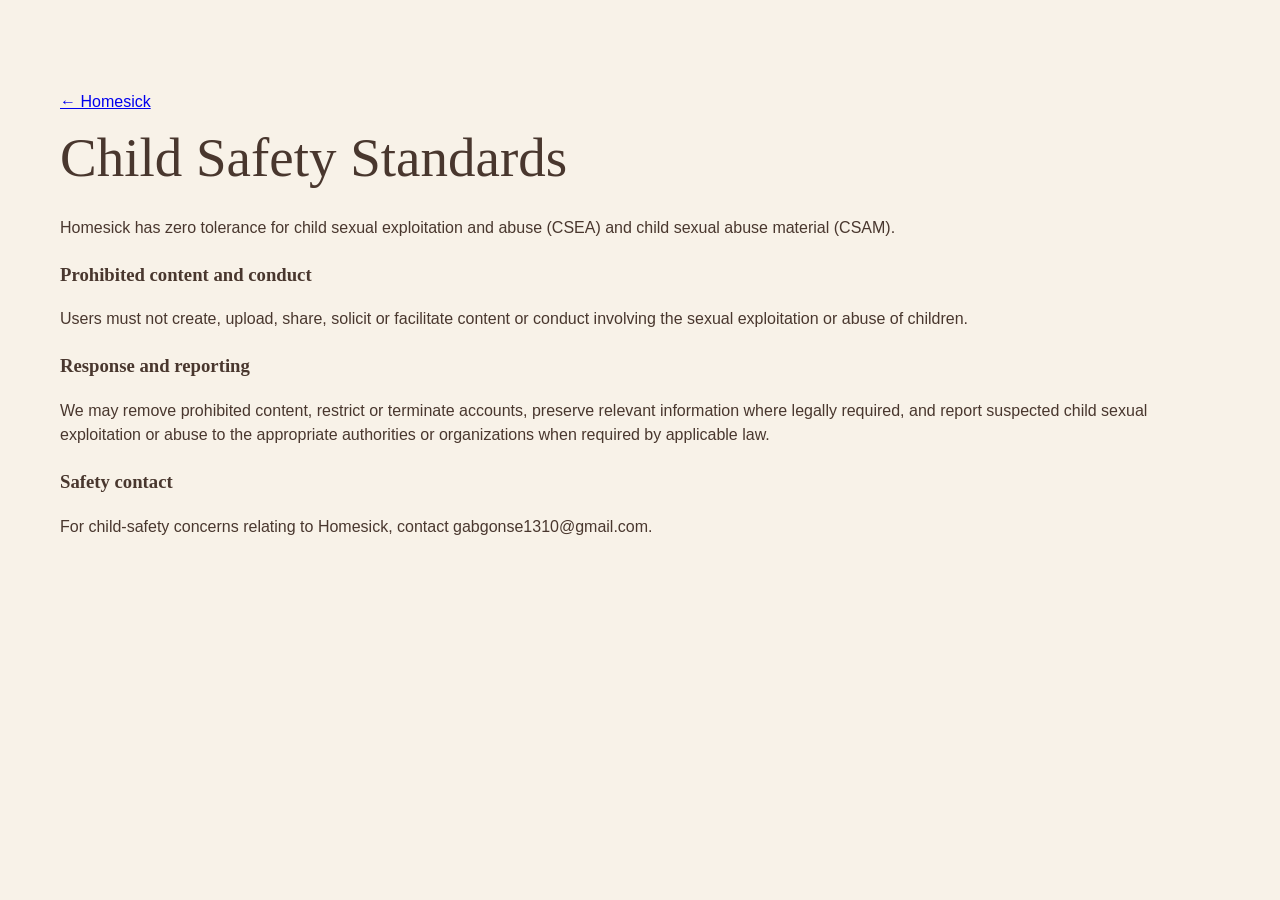
==== child-safety.html @ 335ec1cb "Add files via upload" ====
<!doctype html><html><head><meta charset="utf-8"><meta name="viewport" content="width=device-width"><title>Homesick · Child Safety Standards</title><link rel="stylesheet" href="style.css"></head><body><main class="wrap section"><a href="index.html">← Homesick</a><h1 style="font-size:55px">Child Safety Standards</h1><p>Homesick has zero tolerance for child sexual exploitation and abuse (CSEA) and child sexual abuse material (CSAM).</p><h3>Prohibited content and conduct</h3><p>Users must not create, upload, share, solicit or facilitate content or conduct involving the sexual exploitation or abuse of children.</p><h3>Response and reporting</h3><p>We may remove prohibited content, restrict or terminate accounts, preserve relevant information where legally required, and report suspected child sexual exploitation or abuse to the appropriate authorities or organizations when required by applicable law.</p><h3>Safety contact</h3><p>For child-safety concerns relating to Homesick, contact gabgonse1310@gmail.com.</p></main></body></html>
---- style.css ----
:root{--bg:#f8f2e8;--paper:#fffaf4;--ink:#49372e;--muted:#766a63;--accent:#b85b47;--green:#667356;--line:#decdb8;--shadow:0 18px 45px #4a3d3618}
*{box-sizing:border-box}html{scroll-behavior:smooth}body{margin:0;background:var(--bg);color:var(--ink);font-family:Arial,sans-serif;line-height:1.55}.wrap{width:min(1160px,calc(100% - 36px));margin:auto}header{position:sticky;top:0;z-index:20;background:#f8f2e8e8;backdrop-filter:blur(14px);border-bottom:1px solid var(--line)}.nav{min-height:76px;display:flex;align-items:center;justify-content:space-between;gap:25px}.brand{text-decoration:none;color:var(--ink);font-family:Georgia,serif;font-style:italic;font-size:30px}.brand small{display:block;font:italic 12px Georgia,serif;color:var(--muted)}nav{display:flex;gap:28px}nav a{text-decoration:none;color:var(--ink)}.controls{display:flex;gap:8px}.controls button{border:1px solid var(--line);background:var(--paper);color:var(--ink);border-radius:999px;padding:9px 14px;cursor:pointer}.botanical{background-image:linear-gradient(90deg,#f8f2e8df,#f8f2e8b8),url('assets/botanical-light.jpg');background-size:cover;background-position:center}.hero{min-height:610px;display:grid;place-items:center;text-align:center}.hero-inner{max-width:780px}.eyebrow{text-transform:uppercase;letter-spacing:.18em;color:var(--green);font-weight:bold;font-size:12px}h1,h2,h3{font-family:Georgia,serif}h1{font-size:clamp(64px,10vw,112px);margin:0;font-weight:500}h2{font-size:clamp(38px,5vw,62px);margin:5px 0 18px}.script{font:italic 28px Georgia,serif;color:var(--accent)}.lead,.wide{font-size:18px;color:var(--muted);max-width:800px}.primary{display:inline-block;margin-top:18px;padding:14px 24px;background:var(--accent);color:#fff;text-decoration:none;border-radius:999px}.section{padding:90px 0}.cards{display:grid;grid-template-columns:repeat(3,1fr);gap:18px;margin-top:35px}.cards article,.support-card{background:var(--paper);border:1px solid var(--line);border-radius:25px;padding:28px;box-shadow:var(--shadow)}.cards b{font-size:28px;color:var(--accent)}.cards p,.support-card p{color:var(--muted)}.support{padding:95px 0;text-align:center}.support-grid{display:grid;grid-template-columns:repeat(3,1fr);gap:18px;margin-top:38px}.support-card{text-align:left;text-decoration:none;color:var(--ink);transition:.18s}.support-card:hover{transform:translateY(-4px)}.support-card span{font-size:30px}.support-card em{display:inline-block;margin-top:12px;color:var(--green);font-style:normal;font-weight:bold}.support-intro{color:var(--muted)}footer{padding:35px 0;text-align:center;background:#efe5d9;color:var(--muted)}
body.dark{--bg:#13241e;--paper:#1c3028;--ink:#f3e7d3;--muted:#d5c9b5;--accent:#dc8d78;--green:#b2b68b;--line:#596348;--shadow:0 18px 45px #0005}body.dark header{background:#13241eee}body.dark .botanical{background-image:linear-gradient(90deg,#13241edc,#13241ebd),url('assets/botanical-dark.jpg')}body.dark footer{background:#0d1c17}body.dark .primary{color:#24120e}
@media(max-width:850px){nav{display:none}.cards,.support-grid{grid-template-columns:1fr}.hero{min-height:520px}.section{padding:65px 0}}
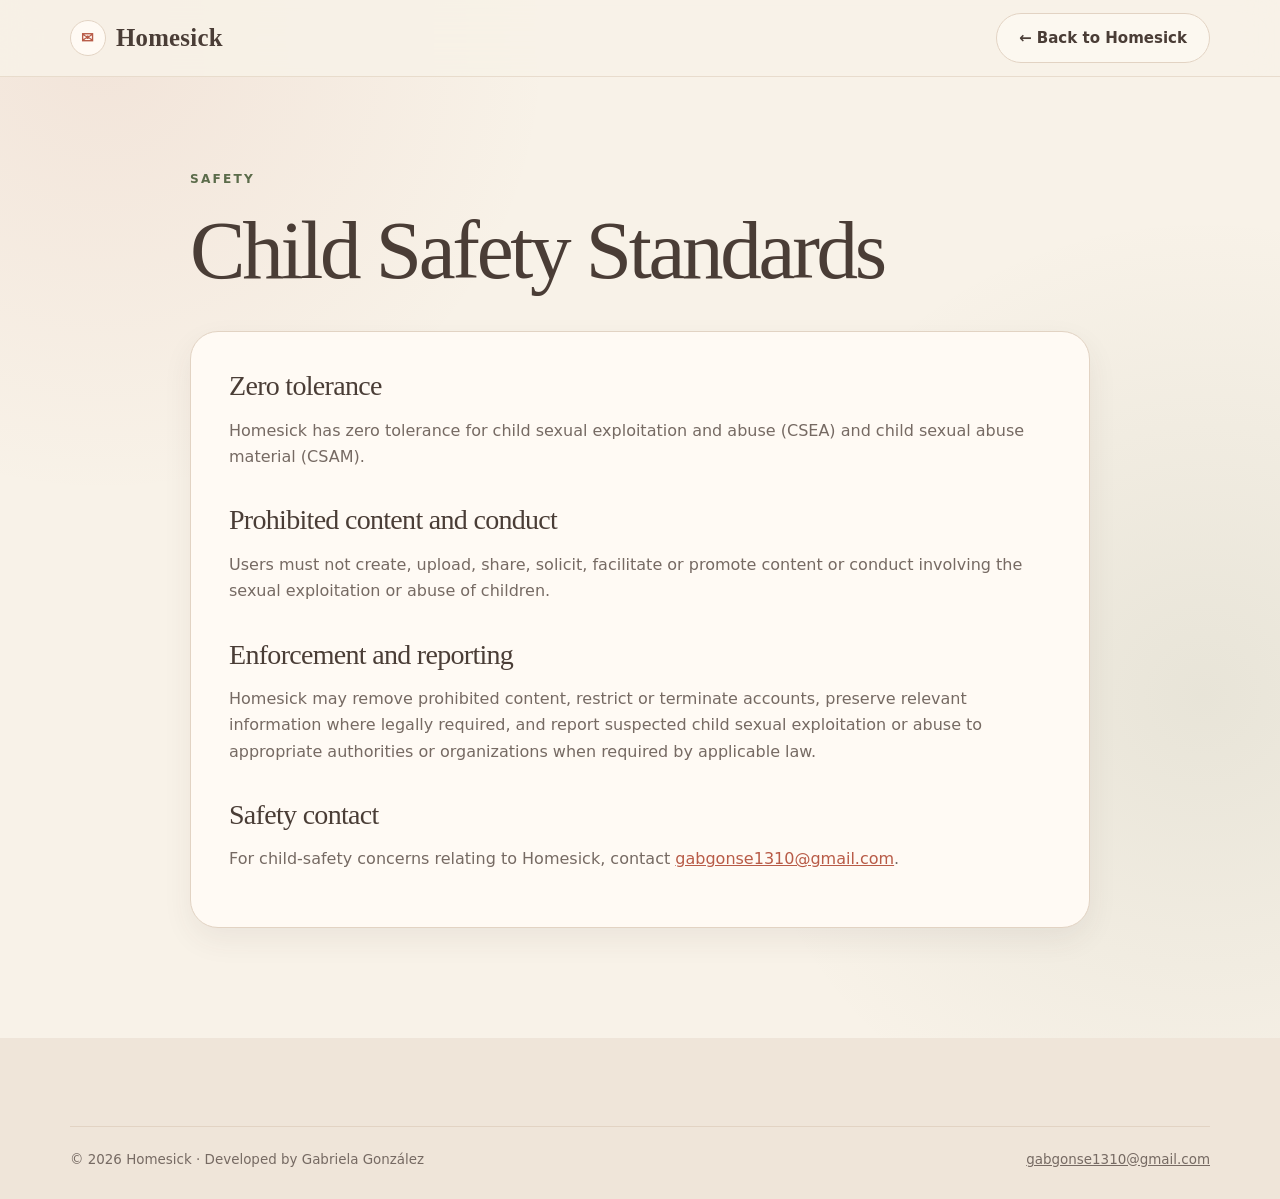
==== commit a8c223dd: "Add files via upload" ====
--- a/child-safety.html
+++ b/child-safety.html
@@ -1 +1,43 @@
-<!doctype html><html><head><meta charset="utf-8"><meta name="viewport" content="width=device-width"><title>Homesick · Child Safety Standards</title><link rel="stylesheet" href="style.css"></head><body><main class="wrap section"><a href="index.html">← Homesick</a><h1 style="font-size:55px">Child Safety Standards</h1><p>Homesick has zero tolerance for child sexual exploitation and abuse (CSEA) and child sexual abuse material (CSAM).</p><h3>Prohibited content and conduct</h3><p>Users must not create, upload, share, solicit or facilitate content or conduct involving the sexual exploitation or abuse of children.</p><h3>Response and reporting</h3><p>We may remove prohibited content, restrict or terminate accounts, preserve relevant information where legally required, and report suspected child sexual exploitation or abuse to the appropriate authorities or organizations when required by applicable law.</p><h3>Safety contact</h3><p>For child-safety concerns relating to Homesick, contact gabgonse1310@gmail.com.</p></main></body></html>+<!doctype html>
+<html lang="en">
+<head>
+  <meta charset="utf-8">
+  <meta name="viewport" content="width=device-width, initial-scale=1">
+  <meta name="theme-color" content="#F8F2E8">
+  <title>Homesick · Child Safety Standards</title>
+  <link rel="stylesheet" href="style.css">
+</head>
+<body>
+  <header class="site-header">
+    <div class="wrapper nav">
+      <a class="brand" href="index.html">
+        <span class="brand-mark" aria-hidden="true">✉</span>
+        <span>Homesick</span>
+      </a>
+      <a class="button secondary" href="index.html#privacy">← Back to Homesick</a>
+    </div>
+  </header>
+  <main>
+    <section class="wrapper legal-page">
+      <p class="eyebrow">Safety</p>
+      <h1 class="legal-page-title">Child Safety Standards</h1>
+      <div class="legal-document">
+        <h2>Zero tolerance</h2>
+<p>Homesick has zero tolerance for child sexual exploitation and abuse (CSEA) and child sexual abuse material (CSAM).</p>
+<h2>Prohibited content and conduct</h2>
+<p>Users must not create, upload, share, solicit, facilitate or promote content or conduct involving the sexual exploitation or abuse of children.</p>
+<h2>Enforcement and reporting</h2>
+<p>Homesick may remove prohibited content, restrict or terminate accounts, preserve relevant information where legally required, and report suspected child sexual exploitation or abuse to appropriate authorities or organizations when required by applicable law.</p>
+<h2>Safety contact</h2>
+<p>For child-safety concerns relating to Homesick, contact <a href="mailto:gabgonse1310@gmail.com">gabgonse1310@gmail.com</a>.</p>
+      </div>
+    </section>
+  </main>
+  <footer>
+    <div class="wrapper copyright">
+      <p>© 2026 Homesick · Developed by Gabriela González</p>
+      <a href="mailto:gabgonse1310@gmail.com">gabgonse1310@gmail.com</a>
+    </div>
+  </footer>
+</body>
+</html>
--- a/style.css
+++ b/style.css
@@ -1,4 +1,600 @@
-:root{--bg:#f8f2e8;--paper:#fffaf4;--ink:#49372e;--muted:#766a63;--accent:#b85b47;--green:#667356;--line:#decdb8;--shadow:0 18px 45px #4a3d3618}
-*{box-sizing:border-box}html{scroll-behavior:smooth}body{margin:0;background:var(--bg);color:var(--ink);font-family:Arial,sans-serif;line-height:1.55}.wrap{width:min(1160px,calc(100% - 36px));margin:auto}header{position:sticky;top:0;z-index:20;background:#f8f2e8e8;backdrop-filter:blur(14px);border-bottom:1px solid var(--line)}.nav{min-height:76px;display:flex;align-items:center;justify-content:space-between;gap:25px}.brand{text-decoration:none;color:var(--ink);font-family:Georgia,serif;font-style:italic;font-size:30px}.brand small{display:block;font:italic 12px Georgia,serif;color:var(--muted)}nav{display:flex;gap:28px}nav a{text-decoration:none;color:var(--ink)}.controls{display:flex;gap:8px}.controls button{border:1px solid var(--line);background:var(--paper);color:var(--ink);border-radius:999px;padding:9px 14px;cursor:pointer}.botanical{background-image:linear-gradient(90deg,#f8f2e8df,#f8f2e8b8),url('assets/botanical-light.jpg');background-size:cover;background-position:center}.hero{min-height:610px;display:grid;place-items:center;text-align:center}.hero-inner{max-width:780px}.eyebrow{text-transform:uppercase;letter-spacing:.18em;color:var(--green);font-weight:bold;font-size:12px}h1,h2,h3{font-family:Georgia,serif}h1{font-size:clamp(64px,10vw,112px);margin:0;font-weight:500}h2{font-size:clamp(38px,5vw,62px);margin:5px 0 18px}.script{font:italic 28px Georgia,serif;color:var(--accent)}.lead,.wide{font-size:18px;color:var(--muted);max-width:800px}.primary{display:inline-block;margin-top:18px;padding:14px 24px;background:var(--accent);color:#fff;text-decoration:none;border-radius:999px}.section{padding:90px 0}.cards{display:grid;grid-template-columns:repeat(3,1fr);gap:18px;margin-top:35px}.cards article,.support-card{background:var(--paper);border:1px solid var(--line);border-radius:25px;padding:28px;box-shadow:var(--shadow)}.cards b{font-size:28px;color:var(--accent)}.cards p,.support-card p{color:var(--muted)}.support{padding:95px 0;text-align:center}.support-grid{display:grid;grid-template-columns:repeat(3,1fr);gap:18px;margin-top:38px}.support-card{text-align:left;text-decoration:none;color:var(--ink);transition:.18s}.support-card:hover{transform:translateY(-4px)}.support-card span{font-size:30px}.support-card em{display:inline-block;margin-top:12px;color:var(--green);font-style:normal;font-weight:bold}.support-intro{color:var(--muted)}footer{padding:35px 0;text-align:center;background:#efe5d9;color:var(--muted)}
-body.dark{--bg:#13241e;--paper:#1c3028;--ink:#f3e7d3;--muted:#d5c9b5;--accent:#dc8d78;--green:#b2b68b;--line:#596348;--shadow:0 18px 45px #0005}body.dark header{background:#13241eee}body.dark .botanical{background-image:linear-gradient(90deg,#13241edc,#13241ebd),url('assets/botanical-dark.jpg')}body.dark footer{background:#0d1c17}body.dark .primary{color:#24120e}
-@media(max-width:850px){nav{display:none}.cards,.support-grid{grid-template-columns:1fr}.hero{min-height:520px}.section{padding:65px 0}}+:root {
+  --cream: #f8f2e8;
+  --paper: #fffaf4;
+  --warm-paper: #f1e6d6;
+  --ink: #4a3d36;
+  --soft-ink: #766a63;
+  --terracotta: #b85b47;
+  --terracotta-soft: #d59b8b;
+  --olive: #5b6b4a;
+  --border: #e2d3c3;
+  --shadow: 0 24px 60px rgba(74, 61, 54, 0.10);
+  --shadow-soft: 0 12px 30px rgba(74, 61, 54, 0.07);
+  --radius: 28px;
+  --display: Georgia, "Times New Roman", serif;
+  --body: Inter, ui-sans-serif, system-ui, -apple-system, BlinkMacSystemFont, "Segoe UI", sans-serif;
+}
+
+* { box-sizing: border-box; }
+html { scroll-behavior: smooth; }
+
+body {
+  margin: 0;
+  background:
+    radial-gradient(circle at 8% 4%, rgba(184, 91, 71, .09), transparent 28rem),
+    radial-gradient(circle at 94% 58%, rgba(91, 107, 74, .10), transparent 30rem),
+    var(--cream);
+  color: var(--ink);
+  font-family: var(--body);
+  line-height: 1.65;
+}
+
+a { color: inherit; }
+.wrapper { width: min(1140px, calc(100% - 40px)); margin: 0 auto; }
+
+.site-header {
+  position: sticky;
+  top: 0;
+  z-index: 50;
+  border-bottom: 1px solid rgba(226, 211, 195, .72);
+  background: rgba(248, 242, 232, .88);
+  backdrop-filter: blur(18px);
+  -webkit-backdrop-filter: blur(18px);
+}
+
+.nav {
+  min-height: 76px;
+  display: flex;
+  align-items: center;
+  justify-content: space-between;
+  gap: 24px;
+}
+
+.brand {
+  display: inline-flex;
+  align-items: center;
+  gap: 10px;
+  text-decoration: none;
+  font-family: var(--display);
+  font-size: 1.55rem;
+  font-weight: 600;
+  letter-spacing: .01em;
+}
+
+.brand-mark {
+  width: 36px;
+  height: 36px;
+  display: inline-grid;
+  place-items: center;
+  border: 1px solid var(--border);
+  border-radius: 50%;
+  background: var(--paper);
+  color: var(--terracotta);
+  font-size: .95rem;
+}
+
+.nav-actions {
+  display: flex;
+  align-items: center;
+  gap: 16px;
+}
+
+.nav-links {
+  display: flex;
+  align-items: center;
+  gap: 22px;
+}
+
+.nav-links a {
+  text-decoration: none;
+  color: var(--soft-ink);
+  font-size: .94rem;
+  font-weight: 560;
+}
+
+.nav-links a:hover { color: var(--terracotta); }
+
+.language-toggle {
+  width: 44px;
+  height: 36px;
+  border: 1px solid var(--border);
+  border-radius: 999px;
+  background: var(--paper);
+  color: var(--ink);
+  font-weight: 750;
+  cursor: pointer;
+}
+
+.hero {
+  min-height: 720px;
+  padding: 96px 0 92px;
+  display: grid;
+  grid-template-columns: 1.04fr .96fr;
+  gap: 78px;
+  align-items: center;
+}
+
+.eyebrow {
+  margin: 0 0 15px;
+  color: var(--olive);
+  text-transform: uppercase;
+  letter-spacing: .18em;
+  font-size: .76rem;
+  font-weight: 800;
+}
+
+h1, h2, h3 {
+  font-family: var(--display);
+  line-height: 1.12;
+  color: var(--ink);
+}
+
+h1 {
+  margin: 0;
+  font-size: clamp(4.2rem, 9vw, 7rem);
+  font-weight: 500;
+  letter-spacing: -.04em;
+}
+
+h2 {
+  margin: 0;
+  font-size: clamp(2.45rem, 5vw, 4.1rem);
+  font-weight: 520;
+  letter-spacing: -.025em;
+}
+
+h3 {
+  margin: 0;
+  font-size: 1.55rem;
+  font-weight: 600;
+}
+
+.tagline {
+  margin: 8px 0 25px;
+  color: var(--terracotta);
+  font-family: var(--display);
+  font-style: italic;
+  font-size: clamp(1.55rem, 3vw, 2rem);
+}
+
+.lead {
+  max-width: 650px;
+  margin: 0;
+  color: var(--soft-ink);
+  font-size: 1.09rem;
+}
+
+.hero-actions {
+  display: flex;
+  flex-wrap: wrap;
+  gap: 12px;
+  margin-top: 34px;
+}
+
+.button {
+  display: inline-flex;
+  align-items: center;
+  justify-content: center;
+  min-height: 50px;
+  padding: 0 22px;
+  border-radius: 999px;
+  text-decoration: none;
+  font-size: .94rem;
+  font-weight: 750;
+}
+
+.button.primary {
+  background: var(--terracotta);
+  color: white;
+  box-shadow: 0 10px 24px rgba(184, 91, 71, .18);
+}
+
+.button.primary:hover { transform: translateY(-2px); }
+
+.button.secondary {
+  border: 1px solid var(--border);
+  background: rgba(255, 250, 244, .65);
+}
+
+.hero-art {
+  position: relative;
+  min-height: 470px;
+  display: grid;
+  place-items: center;
+}
+
+.letter-stack {
+  position: absolute;
+  width: min(390px, 88%);
+  height: 292px;
+  border: 1px solid var(--border);
+  border-radius: 18px;
+  background: var(--paper);
+  box-shadow: var(--shadow-soft);
+}
+
+.letter-back { transform: rotate(-9deg) translate(-20px, 10px); opacity: .68; }
+.letter-mid { transform: rotate(6deg) translate(22px, 5px); opacity: .78; }
+
+.letter-card {
+  position: relative;
+  width: min(390px, 88%);
+  min-height: 300px;
+  padding: 46px 42px;
+  border: 1px solid var(--border);
+  border-radius: 18px;
+  background:
+    linear-gradient(rgba(255,255,255,.42), rgba(255,255,255,.42)),
+    var(--paper);
+  box-shadow: var(--shadow);
+  transform: rotate(-1.5deg);
+}
+
+.stamp {
+  position: absolute;
+  top: 24px;
+  right: 24px;
+  width: 54px;
+  height: 54px;
+  display: grid;
+  place-items: center;
+  border: 1px dashed var(--terracotta-soft);
+  color: var(--terracotta);
+  font-family: var(--display);
+  font-size: 1.45rem;
+}
+
+.letter-line {
+  height: 8px;
+  margin: 17px 0;
+  border-radius: 99px;
+  background: #eadfd5;
+}
+.letter-line.short { width: 42%; margin-top: 42px; }
+.letter-line.medium { width: 70%; }
+
+.signature {
+  margin-top: 35px;
+  color: var(--terracotta);
+  font-family: "Brush Script MT", "Segoe Script", cursive;
+  font-size: 2rem;
+  transform: rotate(-5deg);
+}
+
+.sprig {
+  position: absolute;
+  z-index: 4;
+  color: var(--olive);
+  font-size: 4rem;
+  opacity: .58;
+}
+.sprig-one { bottom: 14px; left: 3%; transform: rotate(-35deg); }
+.sprig-two { top: 8px; right: 3%; transform: rotate(30deg); }
+
+.story-section {
+  padding: 96px 0;
+  border-top: 1px solid rgba(226, 211, 195, .78);
+  border-bottom: 1px solid rgba(226, 211, 195, .78);
+  background: rgba(255, 250, 244, .50);
+}
+
+.story-grid {
+  display: grid;
+  grid-template-columns: 1fr .82fr;
+  gap: 80px;
+  align-items: start;
+}
+
+.story-copy {
+  color: var(--soft-ink);
+  font-size: 1.08rem;
+}
+
+.story-copy p:first-child { margin-top: 4px; }
+.quote {
+  margin-top: 34px;
+  color: var(--terracotta);
+  font-family: var(--display);
+  font-size: 1.55rem;
+  font-style: italic;
+}
+
+.features { padding: 110px 0; }
+.section-heading { max-width: 700px; }
+.section-heading.centered { margin: 0 auto 52px; text-align: center; }
+
+.feature-grid {
+  display: grid;
+  grid-template-columns: repeat(2, 1fr);
+  gap: 20px;
+}
+
+.feature-card {
+  min-height: 270px;
+  padding: 32px;
+  border: 1px solid var(--border);
+  border-radius: var(--radius);
+  background: rgba(255, 250, 244, .76);
+  box-shadow: var(--shadow-soft);
+}
+
+.feature-icon {
+  width: 50px;
+  height: 50px;
+  display: grid;
+  place-items: center;
+  margin-bottom: 24px;
+  border-radius: 16px;
+  background: rgba(184, 91, 71, .09);
+  color: var(--terracotta);
+  font-size: 1.35rem;
+}
+
+.feature-card p {
+  margin: 12px 0 0;
+  color: var(--soft-ink);
+}
+
+.keepsake-section { padding: 0 0 110px; }
+
+.keepsake-card {
+  display: grid;
+  grid-template-columns: 120px 1fr;
+  gap: 32px;
+  align-items: center;
+  padding: 52px;
+  border: 1px solid var(--border);
+  border-radius: 34px;
+  background:
+    radial-gradient(circle at top right, rgba(91, 107, 74, .11), transparent 20rem),
+    var(--warm-paper);
+}
+
+.keepsake-mark {
+  width: 104px;
+  height: 104px;
+  display: grid;
+  place-items: center;
+  border-radius: 50%;
+  background: var(--paper);
+  font-size: 2rem;
+}
+
+.keepsake-card h2 { font-size: clamp(2.1rem, 4vw, 3.2rem); }
+.keepsake-card p:last-child { margin-bottom: 0; color: var(--soft-ink); }
+
+.legal { padding: 0 0 110px; }
+
+.legal-grid {
+  display: grid;
+  grid-template-columns: repeat(3, 1fr);
+  gap: 18px;
+}
+
+.legal-card {
+  min-height: 215px;
+  padding: 27px;
+  border: 1px solid var(--border);
+  border-radius: 24px;
+  background: var(--paper);
+  text-decoration: none;
+  box-shadow: var(--shadow-soft);
+  transition: transform .18s ease, box-shadow .18s ease;
+}
+
+.legal-card:hover {
+  transform: translateY(-4px);
+  box-shadow: var(--shadow);
+}
+
+.legal-icon { display: block; margin-bottom: 18px; font-size: 1.55rem; }
+.legal-card h3 { font-size: 1.32rem; }
+.legal-card p { margin: 10px 0 0; color: var(--soft-ink); font-size: .94rem; }
+
+.closing {
+  padding: 100px 0;
+  background: var(--ink);
+  color: var(--cream);
+  text-align: center;
+}
+
+.closing h2 { color: var(--cream); }
+.closing p { margin: 14px 0 0; color: #d6cbc3; font-family: var(--display); font-size: 1.3rem; font-style: italic; }
+.closing-flower { display: inline-block; margin-bottom: 18px; color: var(--terracotta-soft); font-size: 2.3rem; }
+
+footer {
+  padding: 52px 0 28px;
+  background: #efe5d9;
+  color: var(--soft-ink);
+}
+
+.footer-grid {
+  display: flex;
+  justify-content: space-between;
+  gap: 40px;
+  align-items: flex-start;
+}
+
+.footer-brand { color: var(--ink); }
+.footer-tagline { margin: 8px 0 0; font-family: var(--display); font-style: italic; }
+
+.footer-links {
+  display: flex;
+  flex-wrap: wrap;
+  justify-content: flex-end;
+  gap: 12px 20px;
+  max-width: 520px;
+}
+
+.footer-links a {
+  text-decoration: none;
+  font-size: .9rem;
+}
+
+.copyright {
+  margin-top: 36px;
+  padding-top: 22px;
+  border-top: 1px solid var(--border);
+  display: flex;
+  justify-content: space-between;
+  gap: 20px;
+  font-size: .84rem;
+}
+
+.copyright p { margin: 0; }
+
+@media (prefers-color-scheme: dark) {
+  :root {
+    --cream: #1e1a18;
+    --paper: #2a2421;
+    --warm-paper: #332c28;
+    --ink: #f5ede4;
+    --soft-ink: #d4c7bd;
+    --terracotta: #e59a87;
+    --terracotta-soft: #d9a293;
+    --olive: #a7b492;
+    --border: #4b403a;
+    --shadow: 0 24px 60px rgba(0,0,0,.25);
+    --shadow-soft: 0 12px 30px rgba(0,0,0,.18);
+  }
+
+  body {
+    background:
+      radial-gradient(circle at 8% 4%, rgba(229, 154, 135, .08), transparent 28rem),
+      radial-gradient(circle at 94% 58%, rgba(167, 180, 146, .08), transparent 30rem),
+      var(--cream);
+  }
+
+  .site-header { background: rgba(30, 26, 24, .88); }
+  .button.primary { color: #351812; }
+  .letter-line { background: #4b403a; }
+  .story-section { background: rgba(42, 36, 33, .58); }
+  .feature-card { background: rgba(42, 36, 33, .78); }
+  footer { background: #211c1a; }
+}
+
+@media (max-width: 900px) {
+  .nav-links { display: none; }
+  .hero {
+    min-height: auto;
+    grid-template-columns: 1fr;
+    gap: 48px;
+    padding: 70px 0 80px;
+  }
+  .hero-copy { text-align: center; }
+  .lead { margin: 0 auto; }
+  .hero-actions { justify-content: center; }
+  .story-grid { grid-template-columns: 1fr; gap: 34px; }
+  .feature-grid { grid-template-columns: 1fr; }
+  .legal-grid { grid-template-columns: repeat(2, 1fr); }
+}
+
+@media (max-width: 620px) {
+  .wrapper { width: min(100% - 28px, 1140px); }
+  .nav { min-height: 68px; }
+  .hero { padding-top: 56px; }
+  h1 { font-size: clamp(3.6rem, 20vw, 5rem); }
+  .hero-art { min-height: 390px; }
+  .letter-card { padding: 38px 28px; }
+  .features, .story-section { padding-top: 78px; padding-bottom: 78px; }
+  .keepsake-section, .legal { padding-bottom: 78px; }
+  .keepsake-card { grid-template-columns: 1fr; padding: 34px 26px; }
+  .keepsake-mark { width: 76px; height: 76px; }
+  .legal-grid { grid-template-columns: 1fr; }
+  .footer-grid, .copyright { display: block; }
+  .footer-links { justify-content: flex-start; margin-top: 24px; }
+  .copyright a { display: inline-block; margin-top: 8px; }
+}
+
+
+/* --- Subtle Homesick botanical accents --- */
+.hero::before,
+.hero::after,
+.legal::before,
+.legal::after {
+  position: absolute;
+  z-index: -1;
+  color: var(--olive);
+  font-family: Georgia, serif;
+  opacity: .16;
+  pointer-events: none;
+}
+
+.hero {
+  position: relative;
+  isolation: isolate;
+}
+
+.hero::before {
+  content: "❦";
+  left: -18px;
+  top: 88px;
+  font-size: 7rem;
+  transform: rotate(-24deg);
+}
+
+.hero::after {
+  content: "❧";
+  right: -8px;
+  bottom: 60px;
+  font-size: 6rem;
+  transform: rotate(24deg);
+}
+
+.legal {
+  position: relative;
+  isolation: isolate;
+}
+
+.legal::before {
+  content: "❦";
+  left: -22px;
+  top: 60px;
+  font-size: 5.5rem;
+  transform: rotate(-28deg);
+}
+
+.legal::after {
+  content: "❧";
+  right: -18px;
+  bottom: 60px;
+  font-size: 5rem;
+  transform: rotate(28deg);
+}
+
+@media (max-width: 620px) {
+  .hero::before,
+  .hero::after,
+  .legal::before,
+  .legal::after {
+    opacity: .10;
+    font-size: 4rem;
+  }
+}
+
+.legal-page {
+  max-width: 900px;
+  padding: 92px 0 110px;
+}
+.legal-page-title {
+  margin: 0 0 34px;
+  font-size: clamp(3rem, 7vw, 5.2rem);
+}
+.legal-document {
+  padding: 38px;
+  border: 1px solid var(--border);
+  border-radius: 28px;
+  background: var(--paper);
+  box-shadow: var(--shadow-soft);
+}
+.legal-document h2 {
+  margin: 34px 0 10px;
+  font-size: 1.75rem;
+}
+.legal-document h2:first-child { margin-top: 0; }
+.legal-document p, .legal-document li { color: var(--soft-ink); }
+.legal-document a { color: var(--terracotta); }
+@media (max-width: 620px) {
+  .legal-page { padding: 62px 0 78px; }
+  .legal-document { padding: 25px; }
+}
